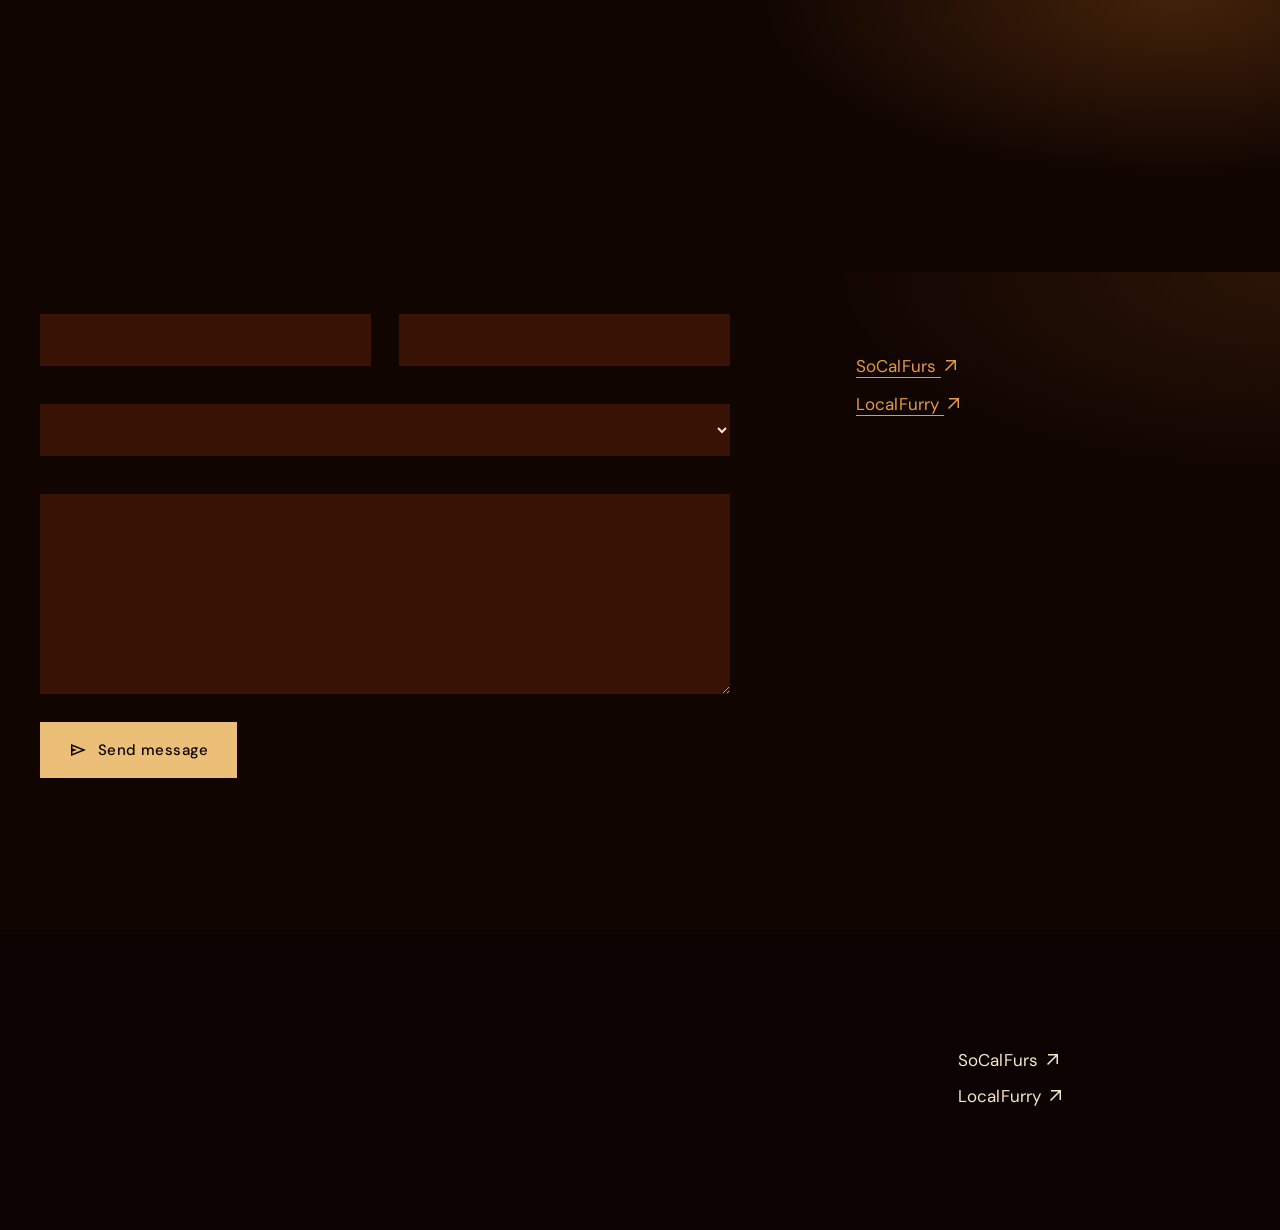
==== contact.html @ 2a9f89c2 "Add contact page skeleton and CSS Created contact.html with a contact form, styled with 01-base.css " ====
<!DOCTYPE html>
<html lang="en">
<head>
  <meta charset="utf-8">
  <meta name="viewport" content="width=device-width, initial-scale=1">
  <title></title>
  <meta name="description" content="">
  <link rel="preconnect" href="https://fonts.googleapis.com">
  <link rel="preconnect" href="https://fonts.gstatic.com" crossorigin>
  <link rel="stylesheet" href="https://fonts.googleapis.com/css2?family=DM+Sans:wght@400;500&family=Instrument+Serif:ital@0;1&family=JetBrains+Mono:wght@500&display=swap">
  <link rel="stylesheet" href="https://fonts.googleapis.com/css2?family=Material+Symbols+Outlined:opsz,wght,FILL,GRAD@20,400,0,0">
  <link rel="stylesheet" href="01-base.css">
  <link rel="stylesheet" href="05-contact.css">
</head>
<body>
  <a class="skip-link" href="#main"></a>

  <header class="site-header">
    <div class="wrap nav-wrap">
      <a class="brand" href="index.html"></a>
      <input type="checkbox" id="nav-toggle" class="nav-toggle" aria-label="">
      <label for="nav-toggle" class="nav-btn"><span class="material-symbols-outlined" aria-hidden="true">menu</span></label>
      <nav class="site-nav" aria-label="">
        <ul>
          <li><a href="index.html"></a></li>
          <li><a href="projects.html"></a></li>
          <li><a href="resume.html"></a></li>
          <li><a href="contact.html" aria-current="page"></a></li>
        </ul>
      </nav>
    </div>
  </header>

  <main id="main">
    <section class="banner wrap" aria-labelledby="page-title">
      <div class="grid12">
        <span class="label"></span>
        <h1 id="page-title"><em></em></h1>
        <p></p>
      </div>
    </section>

    <section class="section" style="padding-top:32px">
      <div class="wrap grid12">

        <form class="contact-form" action="mailto:hengsean45@gmail.com" method="post" enctype="text/plain">
          <div class="field-row">
            <div class="field">
              <label for="name"></label>
              <input type="text" id="name" name="name" autocomplete="name" placeholder="" required>
            </div>
            <div class="field">
              <label for="email"></label>
              <input type="email" id="email" name="email" autocomplete="email" placeholder="" required>
            </div>
          </div>
          <div class="field">
            <label for="topic"></label>
            <select id="topic" name="topic">
              <option></option>
              <option></option>
              <option></option>
            </select>
          </div>
          <div class="field">
            <label for="message"></label>
            <textarea id="message" name="message" placeholder="" required></textarea>
          </div>
          <div>
            <button class="btn" type="submit"><span class="material-symbols-outlined" aria-hidden="true">send</span>Send message</button>
          </div>
          <p class="form-note"></p>
        </form>

        <aside class="contact-side" aria-label="">
          <h2></h2>
          <ul>
            <li><a href="mailto:hengsean45@gmail.com"></a></li>
            <li></li>
          </ul>
          <h2></h2>
          <ul>
            <li><a href="https://socalfurs.com" target="_blank" rel="noopener">SoCalFurs <span class="material-symbols-outlined" aria-hidden="true">arrow_outward</span></a></li>
            <li><a href="https://localfurry.com" target="_blank" rel="noopener">LocalFurry <span class="material-symbols-outlined" aria-hidden="true">arrow_outward</span></a></li>
            <li><a href="resume.html"></a></li>
          </ul>
        </aside>
      </div>
    </section>
  </main>

  <footer class="site-footer">
    <div class="wrap">
      <div class="grid12">
        <p class="footer-name"></p>
        <nav class="footer-col" aria-label="">
          <h2></h2>
          <ul>
            <li><a href="index.html"></a></li>
            <li><a href="projects.html"></a></li>
            <li><a href="resume.html"></a></li>
            <li><a href="contact.html"></a></li>
          </ul>
        </nav>
        <div class="footer-col">
          <h2></h2>
          <ul>
            <li><a href="mailto:hengsean45@gmail.com"></a></li>
            <li><a href="https://socalfurs.com" target="_blank" rel="noopener">SoCalFurs <span class="material-symbols-outlined" aria-hidden="true">arrow_outward</span></a></li>
            <li><a href="https://localfurry.com" target="_blank" rel="noopener">LocalFurry <span class="material-symbols-outlined" aria-hidden="true">arrow_outward</span></a></li>
          </ul>
        </div>
      </div>
      <p class="footer-bottom"></p>
    </div>
  </footer>
</body>
</html>
---- 01-base.css ----
/* ==========================================================
   Chunk 1 of 5 · Base: tokens, reset, layout, header, footer, buttons, shared components
   Append to styles.css in order (01 → 05).
   ========================================================== */

:root {
  --night: #110502;
  --night-2: #200903;
  --umber: #381204;
  --rust: #8C3C0A;
  --amber: #B2651A;
  --glow: #E39A45;
  --lantern: #EBBF78;
  --cream: #F6E6C8;
  --cream-soft: #D4BC96;
  --rule: rgba(246, 230, 200, 0.18);

  --serif: "Instrument Serif", "Times New Roman", Georgia, serif;
  --sans: "DM Sans", "Helvetica Neue", Arial, sans-serif;
  --mono: "JetBrains Mono", "Courier New", monospace;

  --wrap: 1200px;
  --gap: 24px;
}

*, *::before, *::after { box-sizing: border-box; }

html { scroll-behavior: smooth; scroll-padding-top: 108px; background: var(--night); }

body {
  margin: 0;
  background: var(--night);
  color: var(--cream);
  font: 400 17px/28px var(--sans);
  letter-spacing: 0.1px;
  -webkit-font-smoothing: antialiased;
}

img { max-width: 100%; display: block; }

p { margin: 0 0 20px; color: var(--cream-soft); }

ul { margin: 0; padding: 0; list-style: none; }

h1, h2, h3 { font-family: var(--serif); font-weight: 400; margin: 0; color: var(--cream); }

h1 { font-size: 112px; line-height: 106px; letter-spacing: -3px; }

h2 { font-size: 56px; line-height: 58px; letter-spacing: -1.2px; }

h3 { font-size: 32px; line-height: 36px; letter-spacing: -0.4px; }

h1 em, h2 em { font-style: italic; color: var(--glow); }

a { color: var(--glow); text-decoration-thickness: 1px; text-underline-offset: 5px; }

a:hover { color: var(--lantern); }

:focus-visible { outline: 2px solid var(--lantern); outline-offset: 3px; }

.material-symbols-outlined { font-size: 20px; vertical-align: -4px; }

.label {
  display: block;
  font: 500 12px/18px var(--mono);
  letter-spacing: 1.8px;
  text-transform: uppercase;
  color: var(--glow);
  margin-bottom: 20px;
}

.skip-link { position: absolute; left: 24px; top: -80px; z-index: 100; background: var(--lantern); color: var(--night); padding: 12px 20px; }

.skip-link:focus { top: 16px; }

/* Layout ----------------------------------------------------- */
.wrap { width: min(var(--wrap), 100% - 48px); margin-inline: auto; }

.grid12 { display: grid; grid-template-columns: repeat(12, minmax(0, 1fr)); column-gap: var(--gap); }

/* Each section carries a faint lantern halo in one corner (gradient 2) */
.section {
  padding: 128px 0;
  background: radial-gradient(48% 42% at 100% 0%, rgba(178, 101, 26, 0.16), transparent 72%);
}

/* Links + buttons -------------------------------------------- */
.arrow-link {
  font: 500 16px/24px var(--sans); letter-spacing: 0.3px;
  display: inline-flex; align-items: center; gap: 8px;
}

.btn {
  display: inline-flex; align-items: center; gap: 10px;
  padding: 16px 28px; border: 0; border-radius: 0; cursor: pointer;
  background: var(--lantern); color: var(--night);
  font: 500 15px/24px var(--sans); letter-spacing: 0.4px; text-decoration: none;
}

.btn:hover { background: var(--cream); color: var(--night); }

.btn-row { display: flex; flex-wrap: wrap; align-items: center; gap: 20px 32px; margin-top: 36px; }

/* Header: transparent over the photo, fades to solid as you scroll */
.site-header {
  position: sticky; top: 0; z-index: 60;
  margin-bottom: -84px;
  background-color: rgba(17, 5, 2, 0.92);
}

@keyframes header-in {
  from { background-color: rgba(17, 5, 2, 0); }
  to   { background-color: rgba(17, 5, 2, 0.92); }
}

@supports (animation-timeline: scroll()) {
  .site-header { background-color: rgba(17, 5, 2, 0); animation: header-in linear both; animation-timeline: scroll(root); animation-range: 0 360px; }
}

.nav-wrap { display: flex; align-items: center; justify-content: space-between; height: 84px; }

.brand { font: 400 26px/32px var(--serif); letter-spacing: -0.3px; text-decoration: none; color: var(--cream); }

.brand:hover { color: var(--lantern); }

.site-nav ul { display: flex; gap: 40px; }

.site-nav a {
  font: 500 12px/18px var(--mono); letter-spacing: 1.8px; text-transform: uppercase;
  text-decoration: none; padding: 8px 0; color: var(--cream);
}

.site-nav a:hover { color: var(--lantern); }

/* Current page: colour AND underline, on every screen size */
.site-nav a[aria-current="page"] { color: var(--glow); text-decoration: underline; text-decoration-thickness: 2px; text-underline-offset: 8px; }

/* CSS-only mobile menu (checkbox hack, no JavaScript) */
.nav-toggle { position: absolute; top: 0; left: 0; width: 1px; height: 1px; margin: 0; opacity: 0; pointer-events: none; }

.nav-btn { display: none; align-items: center; justify-content: center; width: 48px; height: 48px; color: var(--cream); cursor: pointer; margin-right: -12px; }

.nav-toggle:focus-visible + .nav-btn { outline: 2px solid var(--lantern); }

.sr-only { position: absolute; width: 1px; height: 1px; overflow: hidden; clip: rect(0 0 0 0); white-space: nowrap; }

.work-item { display: grid; grid-template-columns: repeat(12, minmax(0, 1fr)); column-gap: var(--gap); align-items: end; margin-top: 112px; }

.work-shot { grid-column: 1 / 8; grid-row: 1; margin: 0; }

.work-copy { grid-column: 9 / 13; grid-row: 1; }

.work-item:nth-of-type(even) .work-shot { grid-column: 6 / 13; }

.work-item:nth-of-type(even) .work-copy { grid-column: 1 / 5; }

.work-copy h3 { font-size: 44px; line-height: 46px; letter-spacing: -0.8px; margin-bottom: 20px; }

/* Flat screenshot placeholders — replace with <img> */
.shot {
  display: flex; align-items: flex-end; padding: 24px;
  font: 500 12px/18px var(--mono); letter-spacing: 1.8px; text-transform: uppercase;
  background: var(--rust); color: var(--cream); aspect-ratio: 5 / 4;
}

.shot--two { background: var(--umber); color: var(--lantern); aspect-ratio: 16 / 10; }

img.shot-img { width: 100%; height: auto; }

.service { display: grid; grid-template-columns: 56px minmax(0, 1fr); gap: 0 16px; margin-bottom: 64px; }

.service:last-child { margin-bottom: 0; }

.service .num { font: 500 12px/36px var(--mono); letter-spacing: 1.8px; color: var(--glow); }

.service h3 { margin-bottom: 12px; }

.service p { margin: 0; max-width: 520px; }

/* Closing panel: one soft lantern glow (gradient 3) ------------------ */
.cta {
  padding: 128px 0;
  background:
    radial-gradient(60% 110% at 88% 100%, rgba(178, 101, 26, 0.55), rgba(140, 60, 10, 0.3) 45%, transparent 78%),
    var(--night-2);
}

.cta h2 { grid-column: 1 / 10; font-size: 96px; line-height: 92px; letter-spacing: -2.5px; }

.cta h2 em { color: var(--lantern); }

.cta-side { grid-column: 1 / 7; margin-top: 48px; }

.cta p { color: var(--cream); font-size: 19px; line-height: 30px; }

/* Inner-page banner: a faint halo, like the lanterns in the photo ------ */
.banner {
  padding: 156px 0 96px;
  background: radial-gradient(45% 90% at 92% 0%, rgba(178, 101, 26, 0.3), transparent 72%);
  width: 100%;
}

.banner > .grid12 { width: min(var(--wrap), 100% - 48px); margin-inline: auto; }

.banner h1 { grid-column: 1 / 10; font-size: 96px; line-height: 92px; letter-spacing: -2.5px; }

.banner .label { grid-column: 1 / 13; }

.banner p { grid-column: 9 / 13; align-self: end; margin: 0; font-size: 19px; line-height: 30px; }

/* Table (accessible; flat, rules only between rows) ----------------------------- */
.table-scroll { overflow-x: auto; margin-top: 48px; }

table { width: 100%; border-collapse: collapse; min-width: 560px; }

caption { text-align: left; font: 500 12px/18px var(--mono); letter-spacing: 1.8px; text-transform: uppercase; color: var(--cream-soft); padding-bottom: 16px; }

th, td { text-align: left; padding: 20px 24px 20px 0; border-top: 1px solid var(--rule); vertical-align: top; }

thead th { font: 500 12px/18px var(--mono); letter-spacing: 1.8px; text-transform: uppercase; color: var(--glow); border-top: 0; padding-top: 0; }

tbody th { font: 400 24px/30px var(--serif); letter-spacing: -0.2px; color: var(--cream); }

tbody td { color: var(--cream-soft); }

/* Footer ---------------------------------------------------------------- */
.site-footer { background: #0B0301; color: var(--cream); padding: 96px 0 40px; }

.footer-name { grid-column: 1 / 7; font: 400 56px/58px var(--serif); letter-spacing: -1.2px; color: var(--cream); }

.footer-col { grid-column: span 3; }

.footer-col h2 { font: 500 12px/18px var(--mono); letter-spacing: 1.8px; text-transform: uppercase; color: var(--glow); margin-bottom: 16px; }

.footer-col li { margin-bottom: 8px; }

.site-footer a { color: var(--cream); text-decoration: none; }

.site-footer a:hover { color: var(--lantern); text-decoration: underline; }

.footer-bottom { margin: 72px 0 0; font: 500 12px/18px var(--mono); letter-spacing: 1.8px; text-transform: uppercase; color: #B9A383; }

/* Responsive ------------------------------------------------------------- */
@media (max-width: 1024px) {
  h1 { font-size: 88px; line-height: 86px; letter-spacing: -2.4px; }
  h2 { font-size: 48px; line-height: 50px; letter-spacing: -1px; }
  .banner h1, .cta h2 { font-size: 80px; line-height: 80px; }
  .work-copy h3 { font-size: 38px; line-height: 40px; }
  .work-item { margin-top: 88px; }
  .banner p { grid-column: 1 / 8; margin-top: 32px; }
}

@media (max-width: 820px) {
  h1 { font-size: 72px; line-height: 72px; letter-spacing: -2px; }
  h2 { font-size: 40px; line-height: 42px; letter-spacing: -0.8px; }
  .banner h1, .cta h2 { font-size: 64px; line-height: 66px; letter-spacing: -1.8px; }
  .section { padding: 88px 0; }
  .nav-btn { display: inline-flex; }
  .site-nav { display: none; position: absolute; left: 0; right: 0; top: 84px; background: var(--night); padding: 8px 24px 40px; }
  .nav-toggle:checked ~ .site-nav { display: block; }
  .site-nav ul { flex-direction: column; gap: 4px; }
  .site-nav a { font: 400 44px/56px var(--serif); letter-spacing: -0.8px; text-transform: none; }
  .work-shot, .work-copy, .work-item:nth-of-type(even) .work-shot, .work-item:nth-of-type(even) .work-copy, .cta h2, .cta-side, .footer-name, .banner h1, .banner p { grid-column: 1 / 13; grid-row: auto; }
  .work-copy { margin-top: 32px; }
  .footer-col { grid-column: span 6; margin-top: 40px; }
  .banner { padding: 136px 0 72px; }
  .cta { background: radial-gradient(90% 60% at 60% 110%, rgba(178, 101, 26, 0.5), rgba(140, 60, 10, 0.25) 50%, transparent 80%), var(--night-2); }
}

@media (max-width: 560px) {
  body { font-size: 16px; line-height: 26px; }
  h1 { font-size: 56px; line-height: 58px; letter-spacing: -1.6px; }
  h2 { font-size: 34px; line-height: 38px; letter-spacing: -0.6px; }
  .banner h1, .cta h2 { font-size: 52px; line-height: 54px; letter-spacing: -1.4px; }
  .work-copy h3 { font-size: 34px; line-height: 38px; }
  .footer-name { font-size: 44px; line-height: 48px; }
  .btn-row .btn { width: 100%; justify-content: center; }
  .cta { padding: 88px 0; }
}

@media (prefers-reduced-motion: reduce) {
  html { scroll-behavior: auto; }
}
---- 05-contact.css ----
/* ==========================================================
   Chunk 5 of 5 · Contact page
   Append to styles.css in order (01 → 05).
   ========================================================== */

/* Contact --------------------------------------------------------------- */
.contact-form { grid-column: 1 / 8; display: grid; gap: 28px; }

.contact-side { grid-column: 9 / 13; }

.contact-side h2 { font-size: 28px; line-height: 32px; letter-spacing: -0.3px; margin-bottom: 16px; }

.contact-side ul { margin-bottom: 48px; }

.contact-side li { color: var(--cream-soft); margin-bottom: 10px; }

.field { display: grid; gap: 10px; }

.field-row { display: grid; grid-template-columns: 1fr 1fr; gap: 28px; }

label { font: 500 12px/18px var(--mono); letter-spacing: 1.8px; text-transform: uppercase; color: var(--cream); }

input, select, textarea {
  width: 100%; min-height: 52px; padding: 14px 16px;
  font: 400 17px/24px var(--sans); letter-spacing: 0.1px; color: var(--cream);
  background: var(--umber); border: 0; border-radius: 0;
}

input::placeholder, textarea::placeholder { color: #AD967A; }

textarea { min-height: 200px; resize: vertical; }

.form-note { margin: 0; font-size: 15px; line-height: 24px; }

@media (max-width: 820px) {
  .contact-form, .contact-side { grid-column: 1 / 13; grid-row: auto; }
  .contact-side { margin-top: 72px; }
}

@media (max-width: 560px) {
  .field-row { grid-template-columns: 1fr; }
}
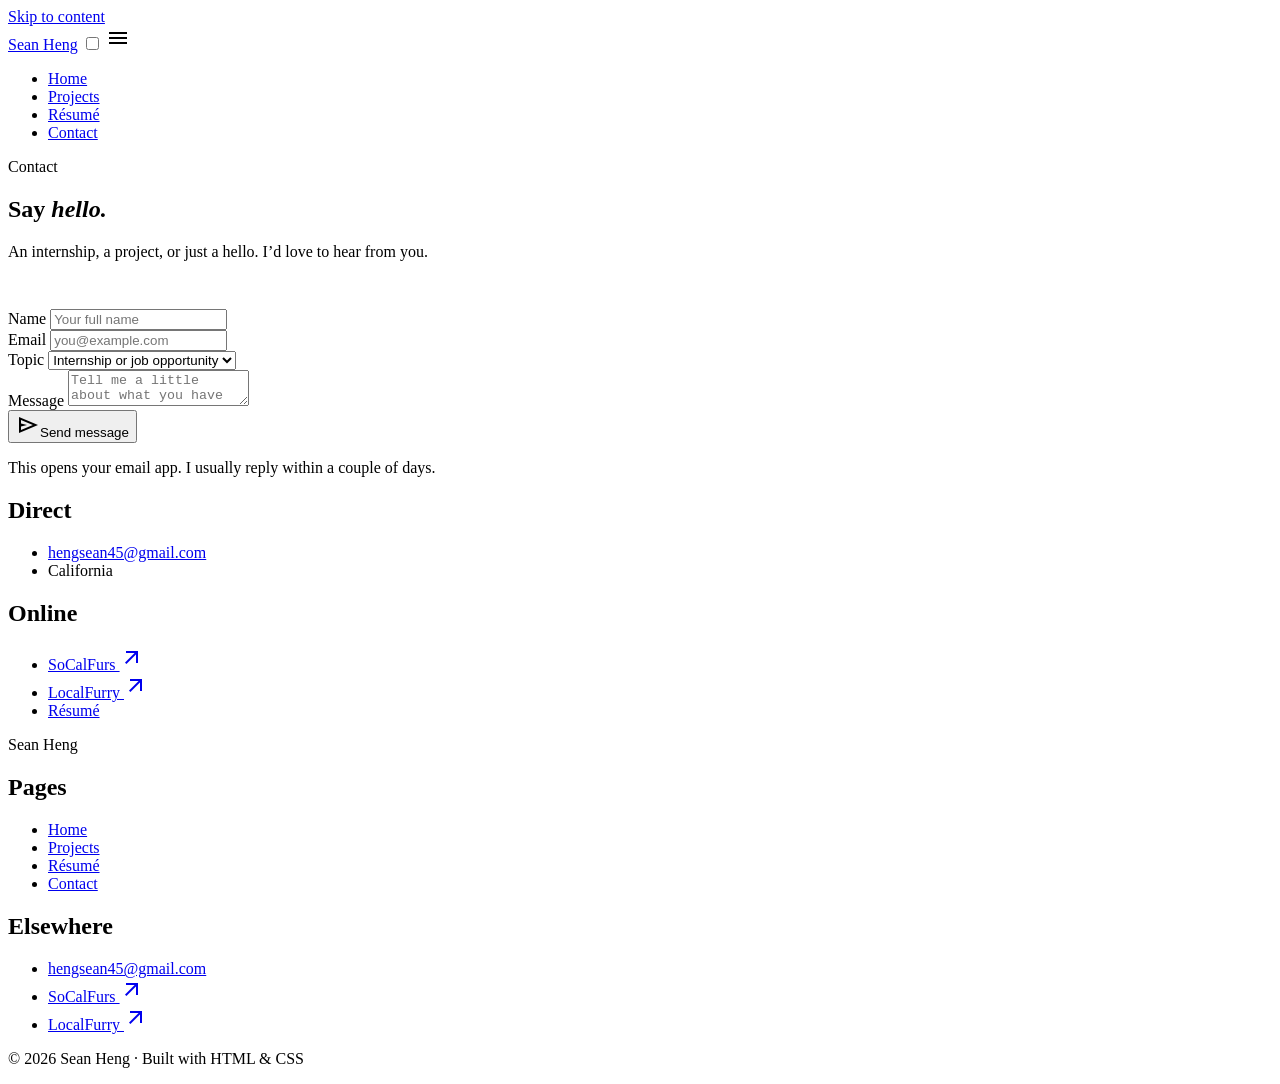
==== commit 1ca67d42: "Populate contact page with content Added the page intro, direct and online contact info, form fields" ====
--- a/contact.html
+++ b/contact.html
@@ -3,29 +3,28 @@
 <head>
   <meta charset="utf-8">
   <meta name="viewport" content="width=device-width, initial-scale=1">
-  <title></title>
-  <meta name="description" content="">
+  <title>Contact | Sean Heng</title>
+  <meta name="description" content="Get in touch with Sean Heng about internships, software roles or projects.">
   <link rel="preconnect" href="https://fonts.googleapis.com">
   <link rel="preconnect" href="https://fonts.gstatic.com" crossorigin>
   <link rel="stylesheet" href="https://fonts.googleapis.com/css2?family=DM+Sans:wght@400;500&family=Instrument+Serif:ital@0;1&family=JetBrains+Mono:wght@500&display=swap">
   <link rel="stylesheet" href="https://fonts.googleapis.com/css2?family=Material+Symbols+Outlined:opsz,wght,FILL,GRAD@20,400,0,0">
-  <link rel="stylesheet" href="01-base.css">
-  <link rel="stylesheet" href="05-contact.css">
+  <link rel="stylesheet" href="styles.css">
 </head>
 <body>
-  <a class="skip-link" href="#main"></a>
+  <a class="skip-link" href="#main">Skip to content</a>
 
   <header class="site-header">
     <div class="wrap nav-wrap">
-      <a class="brand" href="index.html"></a>
-      <input type="checkbox" id="nav-toggle" class="nav-toggle" aria-label="">
+      <a class="brand" href="index.html">Sean Heng</a>
+      <input type="checkbox" id="nav-toggle" class="nav-toggle" aria-label="Open navigation menu">
       <label for="nav-toggle" class="nav-btn"><span class="material-symbols-outlined" aria-hidden="true">menu</span></label>
-      <nav class="site-nav" aria-label="">
+      <nav class="site-nav" aria-label="Primary">
         <ul>
-          <li><a href="index.html"></a></li>
-          <li><a href="projects.html"></a></li>
-          <li><a href="resume.html"></a></li>
-          <li><a href="contact.html" aria-current="page"></a></li>
+          <li><a href="index.html">Home</a></li>
+          <li><a href="projects.html">Projects</a></li>
+          <li><a href="resume.html">Résumé</a></li>
+          <li><a href="contact.html" aria-current="page">Contact</a></li>
         </ul>
       </nav>
     </div>
@@ -34,55 +33,56 @@
   <main id="main">
     <section class="banner wrap" aria-labelledby="page-title">
       <div class="grid12">
-        <span class="label"></span>
-        <h1 id="page-title"><em></em></h1>
-        <p></p>
+        <span class="label">Contact</span>
+        <h1 id="page-title">Say <em>hello.</em></h1>
+        <p>An internship, a project, or just a hello. I’d love to hear from you.</p>
       </div>
     </section>
 
     <section class="section" style="padding-top:32px">
       <div class="wrap grid12">
 
+        <!-- Contact form (HTML form) -->
         <form class="contact-form" action="mailto:hengsean45@gmail.com" method="post" enctype="text/plain">
           <div class="field-row">
             <div class="field">
-              <label for="name"></label>
-              <input type="text" id="name" name="name" autocomplete="name" placeholder="" required>
+              <label for="name">Name</label>
+              <input type="text" id="name" name="name" autocomplete="name" placeholder="Your full name" required>
             </div>
             <div class="field">
-              <label for="email"></label>
-              <input type="email" id="email" name="email" autocomplete="email" placeholder="" required>
+              <label for="email">Email</label>
+              <input type="email" id="email" name="email" autocomplete="email" placeholder="you@example.com" required>
             </div>
           </div>
           <div class="field">
-            <label for="topic"></label>
+            <label for="topic">Topic</label>
             <select id="topic" name="topic">
-              <option></option>
-              <option></option>
-              <option></option>
+              <option>Internship or job opportunity</option>
+              <option>Project collaboration</option>
+              <option>Just saying hello</option>
             </select>
           </div>
           <div class="field">
-            <label for="message"></label>
-            <textarea id="message" name="message" placeholder="" required></textarea>
+            <label for="message">Message</label>
+            <textarea id="message" name="message" placeholder="Tell me a little about what you have in mind…" required></textarea>
           </div>
           <div>
             <button class="btn" type="submit"><span class="material-symbols-outlined" aria-hidden="true">send</span>Send message</button>
           </div>
-          <p class="form-note"></p>
+          <p class="form-note">This opens your email app. I usually reply within a couple of days.</p>
         </form>
 
-        <aside class="contact-side" aria-label="">
-          <h2></h2>
+        <aside class="contact-side" aria-label="Other ways to reach me">
+          <h2>Direct</h2>
           <ul>
-            <li><a href="mailto:hengsean45@gmail.com"></a></li>
-            <li></li>
+            <li><a href="mailto:hengsean45@gmail.com">hengsean45@gmail.com</a></li>
+            <li>California</li>
           </ul>
-          <h2></h2>
+          <h2>Online</h2>
           <ul>
             <li><a href="https://socalfurs.com" target="_blank" rel="noopener">SoCalFurs <span class="material-symbols-outlined" aria-hidden="true">arrow_outward</span></a></li>
             <li><a href="https://localfurry.com" target="_blank" rel="noopener">LocalFurry <span class="material-symbols-outlined" aria-hidden="true">arrow_outward</span></a></li>
-            <li><a href="resume.html"></a></li>
+            <li><a href="resume.html">Résumé</a></li>
           </ul>
         </aside>
       </div>
@@ -92,26 +92,26 @@
   <footer class="site-footer">
     <div class="wrap">
       <div class="grid12">
-        <p class="footer-name"></p>
-        <nav class="footer-col" aria-label="">
-          <h2></h2>
+        <p class="footer-name">Sean Heng</p>
+        <nav class="footer-col" aria-label="Footer">
+          <h2>Pages</h2>
           <ul>
-            <li><a href="index.html"></a></li>
-            <li><a href="projects.html"></a></li>
-            <li><a href="resume.html"></a></li>
-            <li><a href="contact.html"></a></li>
+            <li><a href="index.html">Home</a></li>
+            <li><a href="projects.html">Projects</a></li>
+            <li><a href="resume.html">Résumé</a></li>
+            <li><a href="contact.html">Contact</a></li>
           </ul>
         </nav>
         <div class="footer-col">
-          <h2></h2>
+          <h2>Elsewhere</h2>
           <ul>
-            <li><a href="mailto:hengsean45@gmail.com"></a></li>
+            <li><a href="mailto:hengsean45@gmail.com">hengsean45@gmail.com</a></li>
             <li><a href="https://socalfurs.com" target="_blank" rel="noopener">SoCalFurs <span class="material-symbols-outlined" aria-hidden="true">arrow_outward</span></a></li>
             <li><a href="https://localfurry.com" target="_blank" rel="noopener">LocalFurry <span class="material-symbols-outlined" aria-hidden="true">arrow_outward</span></a></li>
           </ul>
         </div>
       </div>
-      <p class="footer-bottom"></p>
+      <p class="footer-bottom">© 2026 Sean Heng · Built with HTML &amp; CSS</p>
     </div>
   </footer>
 </body>
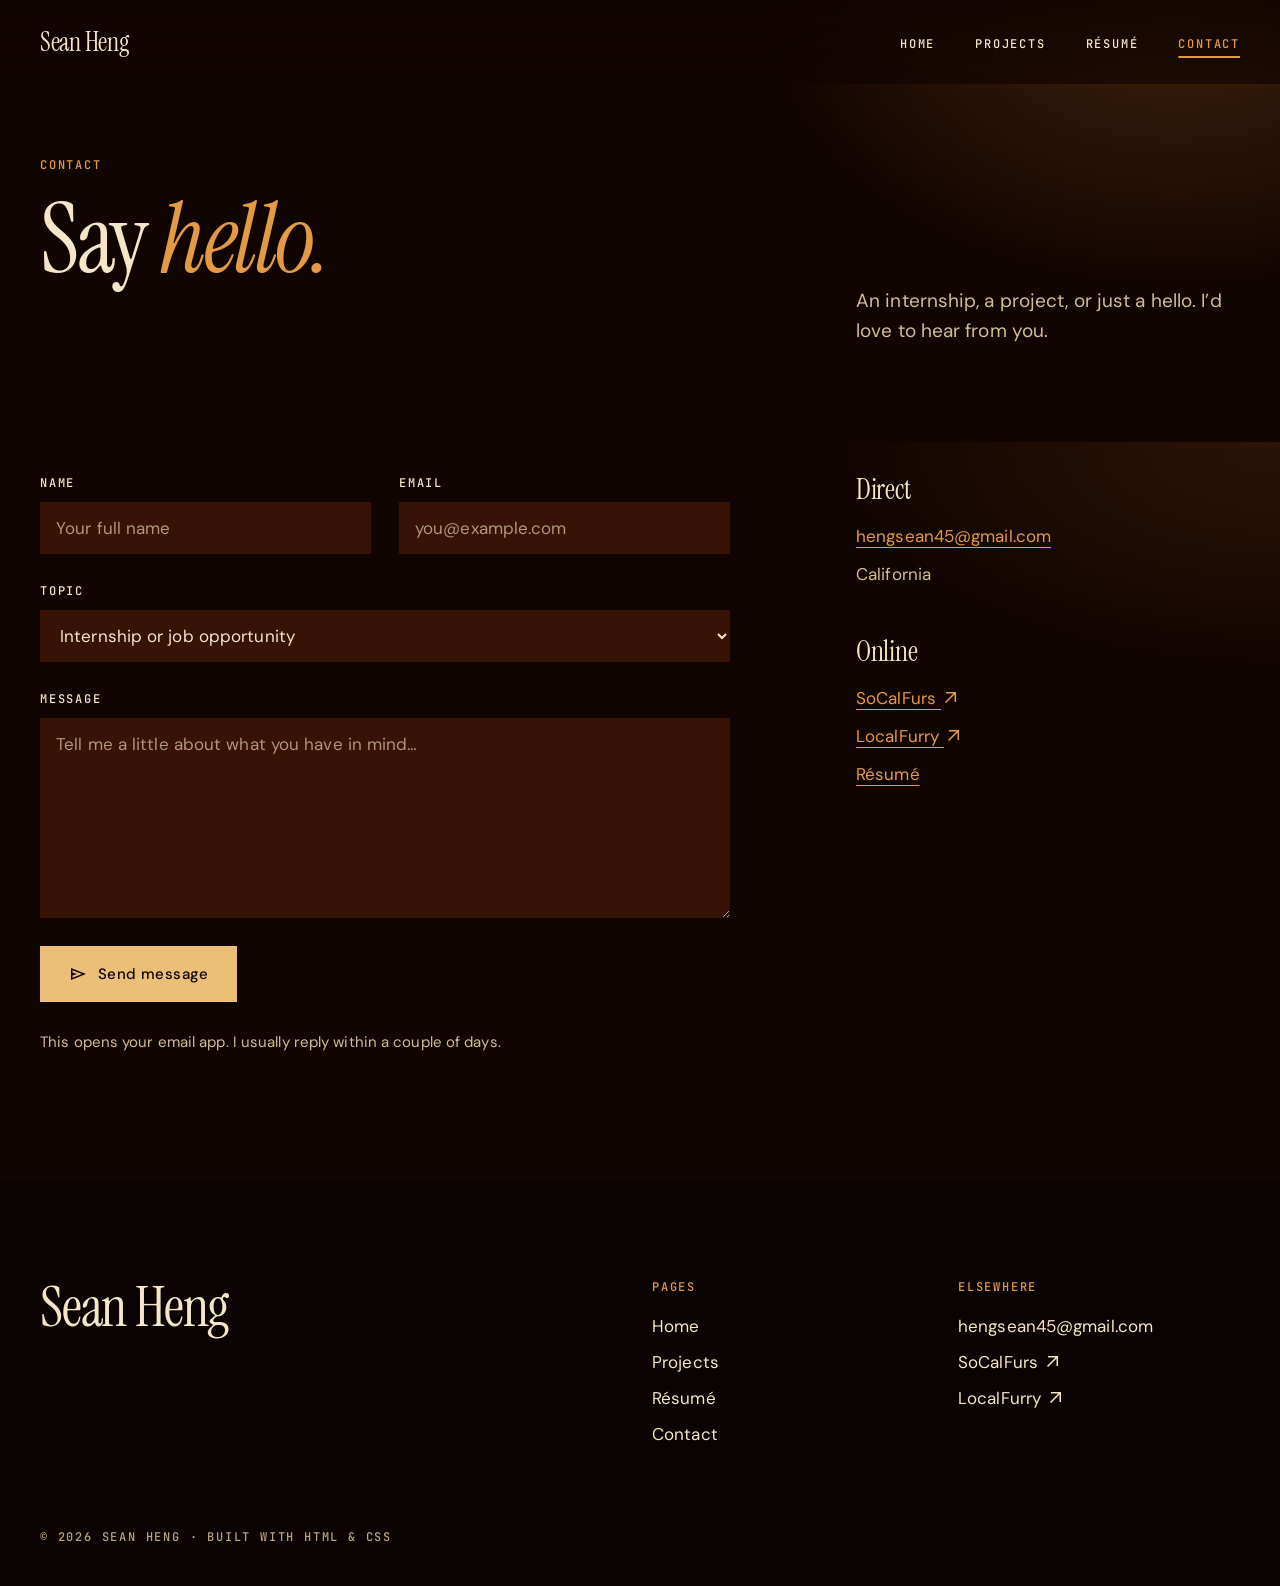
==== commit c21e7c8d: "Fix section-heading validator warnings, move inline styles to CSS, document checker warnings" ====
--- a/contact.html
+++ b/contact.html
@@ -39,7 +39,8 @@
       </div>
     </section>
 
-    <section class="section" style="padding-top:32px">
+    <section class="section section--tight" aria-labelledby="form-title">
+      <h2 class="sr-only" id="form-title">Send me a message</h2>
       <div class="wrap grid12">
 
         <!-- Contact form (HTML form) -->
@@ -57,7 +58,7 @@
           <div class="field">
             <label for="topic">Topic</label>
             <select id="topic" name="topic">
-              <option>Internship or job opportunity</option>
+              <option selected>Internship or job opportunity</option>
               <option>Project collaboration</option>
               <option>Just saying hello</option>
             </select>
--- a/styles.css
+++ b/styles.css
@@ -0,0 +1,579 @@
+/* ==========================================================
+   Chunk 1 of 5 · Base: tokens, reset, layout, header, footer, buttons, shared components
+   Append to styles.css in order (01 → 05).
+   ========================================================== */
+
+:root {
+  --night: #110502;
+  --night-2: #200903;
+  --umber: #381204;
+  --rust: #8C3C0A;
+  --amber: #B2651A;
+  --glow: #E39A45;
+  --lantern: #EBBF78;
+  --cream: #F6E6C8;
+  --cream-soft: #D4BC96;
+  --rule: rgba(246, 230, 200, 0.18);
+
+  --serif: "Instrument Serif", "Times New Roman", Georgia, serif;
+  --sans: "DM Sans", "Helvetica Neue", Arial, sans-serif;
+  --mono: "JetBrains Mono", "Courier New", monospace;
+
+  --wrap: 1200px;
+  --gap: 24px;
+}
+
+*, *::before, *::after { box-sizing: border-box; }
+
+html { scroll-behavior: smooth; scroll-padding-top: 108px; background: var(--night); }
+
+body {
+  margin: 0;
+  background: var(--night);
+  color: var(--cream);
+  font: 400 17px/28px var(--sans);
+  letter-spacing: 0.1px;
+}
+
+img { max-width: 100%; display: block; }
+
+p { margin: 0 0 20px; color: var(--cream-soft); }
+
+ul { margin: 0; padding: 0; list-style: none; }
+
+h1, h2, h3 { font-family: var(--serif); font-weight: 400; margin: 0; color: var(--cream); }
+
+h1 { font-size: 112px; line-height: 106px; letter-spacing: -3px; }
+
+h2 { font-size: 56px; line-height: 58px; letter-spacing: -1.2px; }
+
+h3 { font-size: 32px; line-height: 36px; letter-spacing: -0.4px; }
+
+h1 em, h2 em { font-style: italic; color: var(--glow); }
+
+a { color: var(--glow); text-decoration-thickness: 1px; text-underline-offset: 5px; }
+
+a:hover { color: var(--lantern); }
+
+:focus-visible { outline: 2px solid var(--lantern); outline-offset: 3px; }
+
+.material-symbols-outlined { font-size: 20px; vertical-align: -4px; }
+
+.label {
+  display: block;
+  font: 500 12px/18px var(--mono);
+  letter-spacing: 1.8px;
+  text-transform: uppercase;
+  color: var(--glow);
+  margin-bottom: 20px;
+}
+
+.skip-link { position: absolute; left: 24px; top: -80px; z-index: 100; background: var(--lantern); color: var(--night); padding: 12px 20px; }
+
+.skip-link:focus { top: 16px; }
+
+/* Layout ----------------------------------------------------- */
+.wrap { width: min(var(--wrap), 100% - 48px); margin-inline: auto; }
+
+.grid12 { display: grid; grid-template-columns: repeat(12, minmax(0, 1fr)); column-gap: var(--gap); }
+
+/* Each section carries a faint lantern halo in one corner (gradient 2) */
+.section {
+  padding: 128px 0;
+  background: radial-gradient(48% 42% at 100% 0%, rgba(178, 101, 26, 0.16), transparent 72%);
+}
+
+/* Links + buttons -------------------------------------------- */
+.arrow-link {
+  font: 500 16px/24px var(--sans); letter-spacing: 0.3px;
+  display: inline-flex; align-items: center; gap: 8px;
+}
+
+.btn {
+  display: inline-flex; align-items: center; gap: 10px;
+  padding: 16px 28px; border: 0; border-radius: 0; cursor: pointer;
+  background: var(--lantern); color: var(--night);
+  font: 500 15px/24px var(--sans); letter-spacing: 0.4px; text-decoration: none;
+}
+
+.btn:hover { background: var(--cream); color: var(--night); }
+
+.btn-row { display: flex; flex-wrap: wrap; align-items: center; gap: 20px 32px; margin-top: 36px; }
+
+/* Header: dark at the top, easing out toward the bottom so the photo shows through */
+.site-header {
+  position: sticky; top: 0; z-index: 60;
+  margin-bottom: -84px;
+  background: linear-gradient(to bottom, rgba(17, 5, 2, 0.92) 0%, rgba(17, 5, 2, 0.72) 100%);
+}
+
+.nav-wrap { display: flex; align-items: center; justify-content: space-between; height: 84px; }
+
+.brand { font: 400 26px/32px var(--serif); letter-spacing: -0.3px; text-decoration: none; color: var(--cream); }
+
+.brand:hover { color: var(--lantern); }
+
+.site-nav ul { display: flex; gap: 40px; }
+
+.site-nav a {
+  font: 500 12px/18px var(--mono); letter-spacing: 1.8px; text-transform: uppercase;
+  text-decoration: none; padding: 8px 0; color: var(--cream);
+}
+
+.site-nav a:hover { color: var(--lantern); }
+
+/* Current page: colour AND underline, on every screen size */
+.site-nav a[aria-current="page"] { color: var(--glow); text-decoration: underline; text-decoration-thickness: 2px; text-underline-offset: 8px; }
+
+/* CSS-only mobile menu (checkbox hack, no JavaScript) */
+.nav-toggle { position: absolute; top: 0; left: 0; width: 1px; height: 1px; margin: 0; opacity: 0; pointer-events: none; }
+
+.nav-btn { display: none; align-items: center; justify-content: center; width: 48px; height: 48px; color: var(--cream); cursor: pointer; margin-right: -12px; }
+
+.nav-toggle:focus-visible + .nav-btn { outline: 2px solid var(--lantern); }
+
+.sr-only { position: absolute; width: 1px; height: 1px; overflow: hidden; clip-path: inset(50%); white-space: nowrap; }
+
+.work-item { display: grid; grid-template-columns: repeat(12, minmax(0, 1fr)); column-gap: var(--gap); align-items: end; margin-top: 112px; }
+
+.work-shot { grid-column: 1 / 8; grid-row: 1; margin: 0; }
+
+.work-copy { grid-column: 9 / 13; grid-row: 1; }
+
+.work-item:nth-of-type(even) .work-shot { grid-column: 6 / 13; }
+
+.work-item:nth-of-type(even) .work-copy { grid-column: 1 / 5; }
+
+.work-copy h3 { font-size: 44px; line-height: 46px; letter-spacing: -0.8px; margin-bottom: 20px; }
+
+/* Flat screenshot placeholders — replace with <img> */
+.shot {
+  display: flex; align-items: flex-end; padding: 24px;
+  font: 500 12px/18px var(--mono); letter-spacing: 1.8px; text-transform: uppercase;
+  background: var(--rust); color: var(--cream); aspect-ratio: 5 / 4;
+}
+
+.shot--two { background: var(--umber); color: var(--lantern); aspect-ratio: 16 / 10; }
+
+img.shot-img { width: 100%; height: auto; }
+
+.service { display: grid; grid-template-columns: 56px minmax(0, 1fr); gap: 0 16px; margin-bottom: 64px; }
+
+.service:last-child { margin-bottom: 0; }
+
+.service .num { font: 500 12px/36px var(--mono); letter-spacing: 1.8px; color: var(--glow); }
+
+.service h3 { margin-bottom: 12px; }
+
+.service p { margin: 0; max-width: 520px; }
+
+/* Closing panel: one soft lantern glow (gradient 3) ------------------ */
+.cta {
+  padding: 128px 0;
+  background:
+    radial-gradient(60% 110% at 88% 100%, rgba(178, 101, 26, 0.55), rgba(140, 60, 10, 0.3) 45%, transparent 78%),
+    var(--night-2);
+}
+
+.cta h2 { grid-column: 1 / 10; font-size: 96px; line-height: 92px; letter-spacing: -2.5px; }
+
+.cta h2 em { color: var(--lantern); }
+
+.cta-side { grid-column: 1 / 7; margin-top: 48px; }
+
+.cta p { color: var(--cream); font-size: 19px; line-height: 30px; }
+
+/* Inner-page banner: a faint halo, like the lanterns in the photo ------ */
+.banner {
+  padding: 156px 0 96px;
+  background: radial-gradient(45% 90% at 92% 0%, rgba(178, 101, 26, 0.3), transparent 72%);
+  width: 100%;
+}
+
+.banner > .grid12 { width: min(var(--wrap), 100% - 48px); margin-inline: auto; }
+
+.banner h1 { grid-column: 1 / 10; font-size: 96px; line-height: 92px; letter-spacing: -2.5px; }
+
+.banner .label { grid-column: 1 / 13; }
+
+.banner p { grid-column: 9 / 13; align-self: end; margin: 0; font-size: 19px; line-height: 30px; }
+
+/* Table (accessible; flat, rules only between rows) ----------------------------- */
+.table-scroll { overflow-x: auto; margin-top: 48px; }
+
+table { width: 100%; border-collapse: collapse; min-width: 560px; }
+
+caption { text-align: left; font: 500 12px/18px var(--mono); letter-spacing: 1.8px; text-transform: uppercase; color: var(--cream-soft); padding-bottom: 16px; }
+
+th, td { text-align: left; padding: 20px 24px 20px 0; border-top: 1px solid var(--rule); vertical-align: top; }
+
+thead th { font: 500 12px/18px var(--mono); letter-spacing: 1.8px; text-transform: uppercase; color: var(--glow); border-top: 0; padding-top: 0; }
+
+tbody th { font: 400 24px/30px var(--serif); letter-spacing: -0.2px; color: var(--cream); }
+
+tbody td { color: var(--cream-soft); }
+
+/* Footer ---------------------------------------------------------------- */
+.site-footer { background: #0B0301; color: var(--cream); padding: 96px 0 40px; }
+
+.footer-name { grid-column: 1 / 7; font: 400 56px/58px var(--serif); letter-spacing: -1.2px; color: var(--cream); }
+
+.footer-col { grid-column: span 3; }
+
+.footer-col h2 { font: 500 12px/18px var(--mono); letter-spacing: 1.8px; text-transform: uppercase; color: var(--glow); margin-bottom: 16px; }
+
+.footer-col li { margin-bottom: 8px; }
+
+.site-footer a { color: var(--cream); text-decoration: none; }
+
+.site-footer a:hover { color: var(--lantern); text-decoration: underline; }
+
+.footer-bottom { margin: 72px 0 0; font: 500 12px/18px var(--mono); letter-spacing: 1.8px; text-transform: uppercase; color: #B9A383; }
+
+/* Responsive ------------------------------------------------------------- */
+@media (max-width: 1024px) {
+  h1 { font-size: 88px; line-height: 86px; letter-spacing: -2.4px; }
+  h2 { font-size: 48px; line-height: 50px; letter-spacing: -1px; }
+  .banner h1, .cta h2 { font-size: 80px; line-height: 80px; }
+  .work-copy h3 { font-size: 38px; line-height: 40px; }
+  .work-item { margin-top: 88px; }
+  .banner p { grid-column: 1 / 8; margin-top: 32px; }
+}
+
+@media (max-width: 820px) {
+  h1 { font-size: 72px; line-height: 72px; letter-spacing: -2px; }
+  h2 { font-size: 40px; line-height: 42px; letter-spacing: -0.8px; }
+  .banner h1, .cta h2 { font-size: 64px; line-height: 66px; letter-spacing: -1.8px; }
+  .section { padding: 88px 0; }
+  .nav-btn { display: inline-flex; }
+  .site-nav { display: none; position: absolute; left: 0; right: 0; top: 84px; background: var(--night); padding: 8px 24px 40px; }
+  .nav-toggle:checked ~ .site-nav { display: block; }
+  .site-nav ul { flex-direction: column; gap: 4px; }
+  .site-nav a { font: 400 44px/56px var(--serif); letter-spacing: -0.8px; text-transform: none; }
+  .work-shot, .work-copy, .work-item:nth-of-type(even) .work-shot, .work-item:nth-of-type(even) .work-copy, .cta h2, .cta-side, .footer-name, .banner h1, .banner p { grid-column: 1 / 13; grid-row: auto; }
+  .work-copy { margin-top: 32px; }
+  .footer-col { grid-column: span 6; margin-top: 40px; }
+  .banner { padding: 136px 0 72px; }
+  .cta { background: radial-gradient(90% 60% at 60% 110%, rgba(178, 101, 26, 0.5), rgba(140, 60, 10, 0.25) 50%, transparent 80%), var(--night-2); }
+}
+
+@media (max-width: 560px) {
+  body { font-size: 16px; line-height: 26px; }
+  h1 { font-size: 56px; line-height: 58px; letter-spacing: -1.6px; }
+  h2 { font-size: 34px; line-height: 38px; letter-spacing: -0.6px; }
+  .banner h1, .cta h2 { font-size: 52px; line-height: 54px; letter-spacing: -1.4px; }
+  .work-copy h3 { font-size: 34px; line-height: 38px; }
+  .footer-name { font-size: 44px; line-height: 48px; }
+  .btn-row .btn { width: 100%; justify-content: center; }
+  .cta { padding: 88px 0; }
+}
+
+@media (prefers-reduced-motion: reduce) {
+  html { scroll-behavior: auto; }
+}
+
+/* ==========================================================
+   Chunk 2 of 5 · Home page
+   Append to styles.css in order (01 → 05).
+   ========================================================== */
+
+/* Hero: the photo IS the first screen, then dissolves into the page ---- */
+.hero {
+  position: relative; isolation: isolate; overflow: hidden;
+  height: clamp(640px, 100svh, 1020px);
+  display: flex; align-items: flex-end;
+}
+
+.hero-photo {
+  position: absolute; inset: 0; z-index: -2;
+  width: 100%; height: 100%; object-fit: cover; object-position: 30% 38%;
+}
+
+/* Gradient 1: dark top for the nav, long fade at the bottom into --night */
+.hero::after {
+  content: ""; position: absolute; inset: 0; z-index: -1;
+  background:
+    linear-gradient(to bottom, rgba(17, 5, 2, 0.7) 0%, rgba(17, 5, 2, 0) 24%),
+    linear-gradient(to bottom, rgba(17, 5, 2, 0) 42%, rgba(17, 5, 2, 0.72) 74%, #110502 100%);
+}
+
+.hero-grid { width: min(var(--wrap), 100% - 48px); margin-inline: auto; padding-bottom: 56px; align-items: end; }
+
+.hero-copy { grid-column: 6 / 13; }
+
+.hero-lead { max-width: 440px; font-size: 20px; line-height: 32px; color: var(--cream); margin: 28px 0 0; }
+
+.scroll-cue {
+  grid-column: 1 / 4; grid-row: 1; align-self: end;
+  font: 500 12px/18px var(--mono); letter-spacing: 1.8px; text-transform: uppercase;
+  text-decoration: none; color: var(--cream-soft);
+}
+
+.scroll-cue:hover { color: var(--lantern); }
+
+/* Pull quote --------------------------------------------------- */
+.quote { padding: 112px 0 24px; scroll-margin-top: 0; }
+
+.quote-lead { grid-column: 3 / 12; margin: 0; }
+
+.quote blockquote { margin: 0; }
+
+.quote p { font: italic 400 44px/52px var(--serif); letter-spacing: -0.6px; color: var(--cream); margin: 0 0 28px; }
+
+.quote figcaption { font: 500 12px/18px var(--mono); letter-spacing: 1.8px; text-transform: uppercase; color: var(--cream-soft); }
+
+.quote cite { font-style: normal; }
+
+/* Supporting quotes: two staggered columns, no boxes */
+.quote-grid { display: grid; grid-template-columns: repeat(2, minmax(0, 1fr)); gap: 72px 96px; margin: 112px 0 0; padding-left: 16.66%; }
+
+.quote-grid figure { margin: 0; }
+
+.quote-grid figure:nth-child(even) { margin-top: 56px; }
+
+.quote-grid p { font-size: 30px; line-height: 38px; letter-spacing: -0.4px; margin-bottom: 20px; }
+
+/* Work entries (home + projects) -------------------------------- */
+.work-head { margin-bottom: 24px; }
+
+.work-head .label { grid-column: 1 / 4; margin: 14px 0 0; }
+
+.work-head h2 { grid-column: 4 / 11; }
+
+/* About ---------------------------------------------------------- */
+.about-facts { grid-column: 1 / 5; align-self: start; }
+
+.about-facts dl { margin: 0; display: grid; gap: 28px; }
+
+.about-facts dt { font: 500 12px/18px var(--mono); letter-spacing: 1.8px; text-transform: uppercase; color: var(--glow); margin-bottom: 4px; }
+
+.about-facts dd { margin: 0; color: var(--cream-soft); }
+
+.about-body { grid-column: 6 / 13; }
+
+.about-body .lede { font: 400 32px/40px var(--serif); letter-spacing: -0.4px; color: var(--cream); margin-bottom: 32px; }
+
+@media (max-width: 1024px) {
+  .hero-copy { grid-column: 5 / 13; }
+  .quote p { font-size: 38px; line-height: 46px; }
+  .quote-grid { gap: 64px 48px; padding-left: 8%; }
+  .quote-grid p { font-size: 28px; line-height: 36px; }
+}
+
+@media (max-width: 820px) {
+  .hero { height: clamp(620px, 100svh, 900px); }
+  .hero-photo { object-position: 28% 30%; }
+  .hero::after {
+    background:
+      linear-gradient(to bottom, rgba(17, 5, 2, 0.7) 0%, rgba(17, 5, 2, 0) 22%),
+      linear-gradient(to bottom, rgba(17, 5, 2, 0) 30%, rgba(17, 5, 2, 0.78) 62%, #110502 92%);
+  }
+  .hero-grid { padding-bottom: 40px; }
+  .hero-copy { grid-column: 1 / 13; }
+  .scroll-cue { display: none; }
+  .quote { padding: 72px 0 24px; }
+  .quote-lead { grid-column: 1 / 13; }
+  .quote p { font-size: 32px; line-height: 40px; }
+  .quote-grid { grid-template-columns: 1fr; padding-left: 0; gap: 56px; margin-top: 72px; }
+  .quote-grid figure:nth-child(even) { margin-top: 0; }
+  .quote-grid p { font-size: 26px; line-height: 34px; }
+  .work-head .label, .work-head h2, .about-facts, .about-body { grid-column: 1 / 13; grid-row: auto; }
+  .work-head .label { margin-bottom: 16px; }
+  .about-facts { margin-bottom: 48px; }
+  .about-body .lede { font-size: 28px; line-height: 36px; }
+}
+
+@media (max-width: 560px) {
+  .hero-lead { font-size: 18px; line-height: 28px; }
+}
+
+/* ==========================================================
+   Chunk 3 of 5 · Projects page
+   Append to styles.css in order (01 → 05).
+   ========================================================== */
+
+.band {
+  background:
+    radial-gradient(46% 50% at 0% 100%, rgba(178, 101, 26, 0.14), transparent 72%),
+    var(--night-2);
+}
+
+/* Services list ------------------------------------------------- */
+.services-title { grid-column: 1 / 5; align-self: start; position: sticky; top: 120px; }
+
+.services-list { grid-column: 6 / 13; }
+
+/* Project case studies ---------------------------------------------------- */
+.case { display: grid; grid-template-columns: repeat(12, minmax(0, 1fr)); column-gap: var(--gap); margin-bottom: 144px; align-items: start; }
+
+.case:last-child { margin-bottom: 0; }
+
+.case .work-shot { grid-column: 1 / 8; position: sticky; top: 112px; }
+
+.case .case-copy { grid-column: 9 / 13; }
+
+.case:nth-of-type(even) .work-shot { grid-column: 6 / 13; }
+
+.case:nth-of-type(even) .case-copy { grid-column: 1 / 5; }
+
+.case-copy h2 { font-size: 48px; line-height: 50px; letter-spacing: -1px; margin-bottom: 24px; }
+
+.spec { display: grid; grid-template-columns: 72px minmax(0, 1fr); gap: 10px 16px; margin: 32px 0; }
+
+.spec dt { font: 500 12px/24px var(--mono); letter-spacing: 1.8px; text-transform: uppercase; color: var(--glow); }
+
+.spec dd { margin: 0; color: var(--cream-soft); }
+
+.case-copy ul { margin: 0 0 8px; }
+
+.case-copy li { color: var(--cream-soft); padding-left: 20px; position: relative; margin-bottom: 8px; }
+
+.case-copy li::before { content: "–"; position: absolute; left: 0; color: var(--glow); }
+
+@media (max-width: 1024px) {
+  .case { margin-top: 88px; }
+}
+
+@media (max-width: 820px) {
+  .case .work-shot, .case .case-copy, .case:nth-of-type(even) .work-shot, .case:nth-of-type(even) .case-copy, .services-title, .services-list { grid-column: 1 / 13; grid-row: auto; }
+  .case-copy { margin-top: 32px; }
+  .case .work-shot { position: static; }
+  .services-title { position: static; margin-bottom: 48px; }
+}
+
+@media (max-width: 560px) {
+  .case-copy h2 { font-size: 34px; line-height: 38px; }
+  .spec { grid-template-columns: 1fr; gap: 0; }
+  .spec dd { margin-bottom: 10px; }
+}
+
+/* ==========================================================
+   Chunk 4 of 5 · Résumé page
+   Append to styles.css in order (01 → 05).
+   ========================================================== */
+
+/* Résumé (laid out like a printed one-pager) ------------------------------ */
+.cv-head { text-align: center; padding: 156px 0 40px; border-bottom: 2px solid rgba(246, 230, 200, 0.5); }
+
+.cv-head h1 { font-size: 72px; line-height: 76px; letter-spacing: 10px; text-transform: uppercase; margin: 0 0 12px; }
+
+.cv-title { font: 500 13px/20px var(--mono); letter-spacing: 5px; text-transform: uppercase; color: var(--glow); margin: 0 0 24px; }
+
+.cv-h { font: 500 13px/20px var(--mono); letter-spacing: 4px; text-transform: uppercase; color: var(--cream); margin: 0 0 32px; padding-bottom: 14px; position: relative; }
+
+.cv-h::after { content: ""; position: absolute; left: 0; bottom: 0; width: 56px; height: 1px; background: var(--glow); }
+
+.cv-top { padding: 56px 0; border-bottom: 1px solid var(--rule); align-items: start; }
+
+.cv-contact { grid-column: 1 / 5; }
+
+.cv-contact .cv-h { margin-bottom: 28px; }
+
+.cv-contact .contact-list { list-style: none; display: grid; gap: 14px; margin: 0; padding: 0 28px 0 0; border-right: 1px solid rgba(246, 230, 200, 0.4); }
+
+.cv-contact .contact-list li { display: flex; gap: 12px; align-items: flex-start; color: var(--cream-soft); overflow-wrap: anywhere; }
+
+.cv-contact .material-symbols-outlined { color: var(--glow); }
+
+.cv-summary { grid-column: 6 / 13; }
+
+.cv-summary p { font-size: 19px; line-height: 30px; max-width: 640px; margin: 0; }
+
+.cv-cols { padding: 64px 0 72px; align-items: start; }
+
+.cv-edu { grid-column: 1 / 5; }
+
+.cv-exp { grid-column: 6 / 13; }
+
+/* Timeline: a thin vertical line with hollow nodes beside each entry */
+.cv-line { border-left: 1px solid rgba(246, 230, 200, 0.4); padding-left: 40px; display: grid; gap: 52px; }
+
+.cv-job { position: relative; }
+
+.cv-job::before { content: ""; position: absolute; left: -46px; top: 9px; width: 12px; height: 12px; border-radius: 50%; border: 1px solid var(--cream-soft); background: var(--night); }
+
+.cv-edu .cv-job::before { display: none; }
+
+.cv-job h3 { font-size: 28px; line-height: 32px; letter-spacing: -0.3px; margin-bottom: 6px; }
+
+.cv-edu .cv-job h3 { font-size: 24px; line-height: 30px; }
+
+.cv-job .meta { font: 500 12px/18px var(--mono); letter-spacing: 1.8px; text-transform: uppercase; color: var(--glow); margin: 0 0 14px; }
+
+.cv-job ul { margin: 8px 0 0; }
+
+.cv-job li { color: var(--cream-soft); padding-left: 20px; position: relative; margin-bottom: 6px; }
+
+.cv-job li::before { content: "–"; position: absolute; left: 0; color: var(--glow); }
+
+.cv-skills { border-top: 1px solid var(--rule); padding: 64px 0 128px; }
+
+@media (max-width: 1024px) {
+  .cv-head h1 { font-size: 60px; line-height: 64px; letter-spacing: 8px; }
+}
+
+@media (max-width: 820px) {
+  .cv-contact, .cv-summary, .cv-edu, .cv-exp { grid-column: 1 / 13; grid-row: auto; }
+  .cv-top { row-gap: 40px; }
+  .cv-contact .contact-list { border-right: 0; padding-right: 0; }
+  .cv-cols { row-gap: 64px; }
+  .cv-head { padding-top: 136px; }
+  .cv-head h1 { font-size: 56px; line-height: 60px; letter-spacing: 8px; }
+}
+
+@media (max-width: 560px) {
+  .cv-head h1 { font-size: 34px; line-height: 40px; letter-spacing: 5px; }
+  .cv-line { padding-left: 28px; }
+  .cv-job::before { left: -34px; }
+}
+
+/* ==========================================================
+   Chunk 5 of 5 · Contact page
+   Append to styles.css in order (01 → 05).
+   ========================================================== */
+
+/* Contact --------------------------------------------------------------- */
+.contact-form { grid-column: 1 / 8; display: grid; gap: 28px; }
+
+.contact-side { grid-column: 9 / 13; }
+
+.contact-side h2 { font-size: 28px; line-height: 32px; letter-spacing: -0.3px; margin-bottom: 16px; }
+
+.contact-side ul { margin-bottom: 48px; }
+
+.contact-side li { color: var(--cream-soft); margin-bottom: 10px; }
+
+.field { display: grid; gap: 10px; }
+
+.field-row { display: grid; grid-template-columns: 1fr 1fr; gap: 28px; }
+
+label { font: 500 12px/18px var(--mono); letter-spacing: 1.8px; text-transform: uppercase; color: var(--cream); }
+
+input, select, textarea {
+  width: 100%; min-height: 52px; padding: 14px 16px;
+  font: 400 17px/24px var(--sans); letter-spacing: 0.1px; color: var(--cream);
+  background: var(--umber); border: 0; border-radius: 0;
+}
+
+input::placeholder, textarea::placeholder { color: #AD967A; }
+
+textarea { min-height: 200px; resize: vertical; }
+
+.form-note { margin: 0; font-size: 15px; line-height: 24px; }
+
+@media (max-width: 820px) {
+  .contact-form, .contact-side { grid-column: 1 / 13; grid-row: auto; }
+  .contact-side { margin-top: 72px; }
+}
+
+@media (max-width: 560px) {
+  .field-row { grid-template-columns: 1fr; }
+}
+
+
+/* Spacing modifiers (replace former inline styles) ------------ */
+.section--tight { padding-top: 32px; }
+
+.btn-row--tight { margin-top: 28px; }
+
+.table-scroll--flush { margin-top: 0; }
